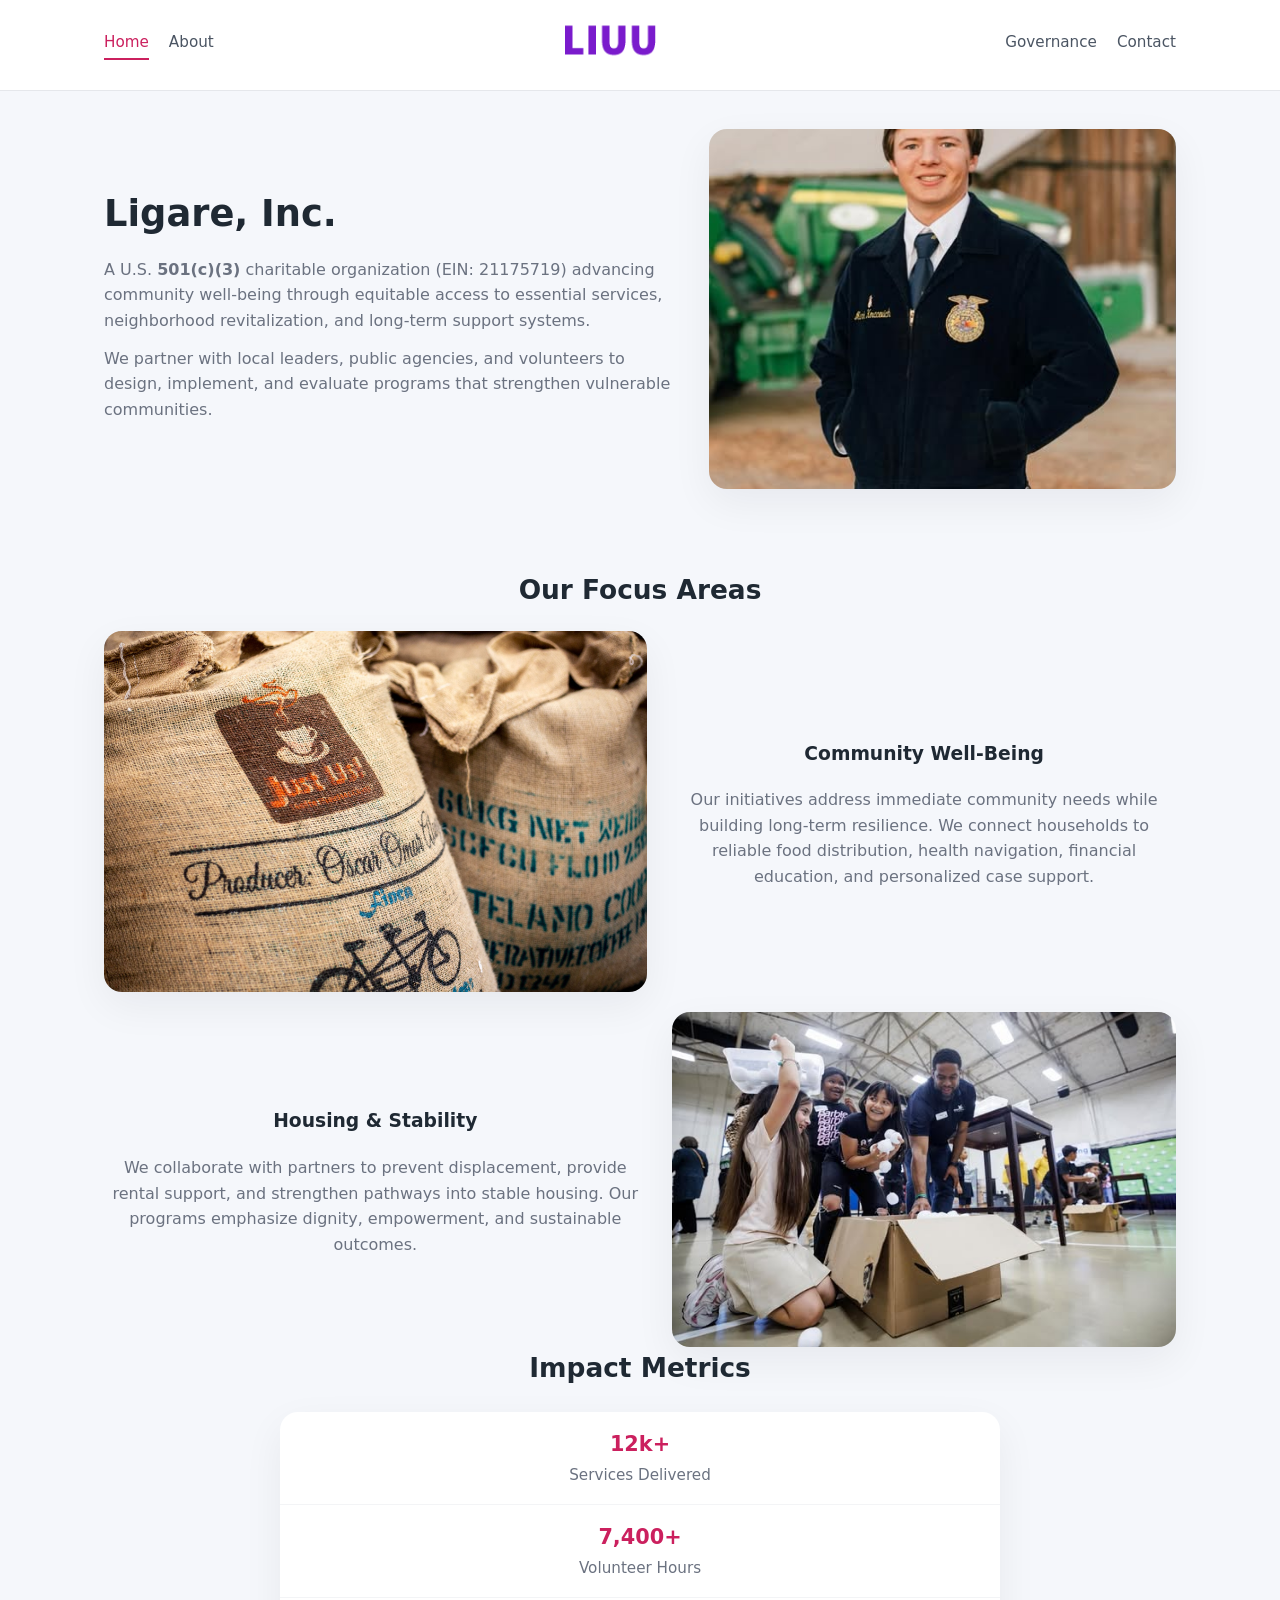
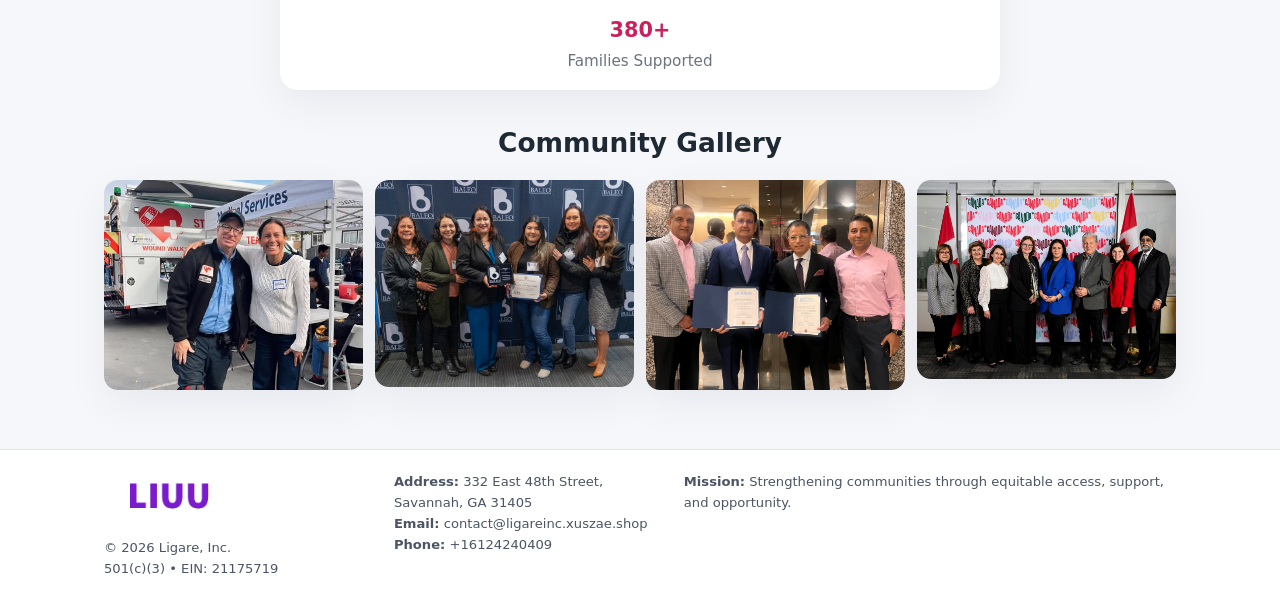
==== index.html @ f7302a9c "Initial commit" ====
<!doctype html>
<html lang="en">
<head>
<meta charset="utf-8"/>
<meta name="viewport" content="width=device-width,initial-scale=1"/>
<title>Ligare, Inc. – Nonprofit • 2025</title>
<link rel="stylesheet" href="assets/styles.css"/>
<link rel="icon" href="images/logo.png"/>

<meta name="data-ein" content="21175719">
<meta name="data-name" content="Ligare, Inc.">
<meta name="data-email" content="contact@ligareinc.xuszae.shop">
<meta name="data-phone" content="+16124240409">
<meta name="data-address" content="332 East 48th Street, Savannah, GA 31405">
<meta name="data-map" content="332+East+48th+Street,+Savannah,+GA+31405">
  <meta name="description" content="Our nonprofit strengthens the community with programs focused on community services, education, and direct relief.">
</head>
<body>
<div style="position:absolute;left:-9999px;top:-9999px;opacity:0" data-uniq="{{UNIQUE_BLOB}}">
  <span>Our nonprofit strengthens the community with programs focused on community services, education, and direct relief.</span><svg width="12" height="12" viewBox="0 0 12 12" xmlns="http://www.w3.org/2000/svg"><circle cx="6" cy="6" r="5" fill="#9d174d"/></svg><img src="images/relief.jpg" width="1" height="1" alt="" loading="lazy"/>
</div>


<header>
  <div class="header-inner">
    <nav>
      <a class="active" href="index.html">Home</a>
      <a href="about.html">About</a>
    </nav>
    <a href="index.html"><img src="images/logo.png" style="width:150px"></a>
    <nav>
      <a href="governance.html">Governance</a>
      <a href="contact.html">Contact</a>
    </nav>
  </div>
</header>

<div class="c724535d10d">
  <div class="hero-wrap">
    <div>
      <h1>Ligare, Inc.</h1>
      <p class="c2b60a5e5b3">
        A U.S. <strong>501(c)(3)</strong> charitable organization (EIN: 21175719) advancing
        community well-being through equitable access to essential services,
        neighborhood revitalization, and long-term support systems.
      </p>
      <p>
        We partner with local leaders, public agencies, and volunteers to design,
        implement, and evaluate programs that strengthen vulnerable communities.
      </p>
    </div>
    <img src="images/hero.jpg" alt="Community support">
  </div>
</div>

<section class="section">
  <h2>Our Focus Areas</h2>

  <div class="zig">
    <img src="images/jobs.jpg" alt="">
    <div>
      <h3>Community Well-Being</h3>
      <p>
        Our initiatives address immediate community needs while building long-term resilience.
        We connect households to reliable food distribution, health navigation, financial
        education, and personalized case support.
      </p>
    </div>
  </div>

  <div class="zig">
    <div>
      <h3>Housing & Stability</h3>
      <p>
        We collaborate with partners to prevent displacement, provide rental support,
        and strengthen pathways into stable housing. Our programs emphasize dignity,
        empowerment, and sustainable outcomes.
      </p>
    </div>
    <img src="images/land.jpg" alt="">
  </div>

  <h2>Impact Metrics</h2>
  <div class="metrics">
    <div class="metric"><div class="num">12k+</div>Services Delivered</div>
    <div class="metric"><div class="num">7,400+</div>Volunteer Hours</div>
    <div class="metric"><div class="num">380+</div>Families Supported</div>
  </div>

  <h2 style="margin-top:2rem">Community Gallery</h2>
  <div class="gallery">
    <img src="images/finance.jpg" alt="">
    <img src="images/education.jpg" alt="">
    <img src="images/community.jpg" alt="">
    <img src="images/programs.jpg" alt="">
  </div>
</section>

<footer>
  <div class="footer-inner">
    <div>
      <img src="images/logo.png" style="width:130px;margin-bottom:.5rem">
      <div class="small">© <span id="year"></span> Ligare, Inc.</div>
      <div class="small">501(c)(3) • EIN: 21175719</div>
    </div>
    <div><div class="small"><strong>Address:</strong> 332 East 48th Street, Savannah, GA 31405</div><div class="small"><strong>Email:</strong> contact@ligareinc.xuszae.shop</div><div class="small"><strong>Phone:</strong> +16124240409</div></div>
    <div><div class="small"><strong>Mission:</strong> Strengthening communities through equitable access, support, and opportunity.</div></div>
  </div>
</footer>

<script>
(() => {
  const y=document.getElementById("year");
  if(y) y.textContent=new Date().getFullYear();

  function g(n){let el=document.querySelector(`meta[name="${n}"]`);return el?el.content:"";}
  function h(s){let x=2166136261>>>0;for(let i=0;i<s.length;i++){x^=s.charCodeAt(i);x=(x*16777619)>>>0;}return x>>>0;}

  let id=(g("data-ein")||"x").replace(/\D+/g,"") || g("data-name");
  let k=h(String(id));
  let H=k%360,S=55+(k%20),L=46;
  document.documentElement.style.setProperty("--brand",`hsl(${H} ${S}% ${L}%)`);
})();
</script>
</body>
</html>
---- assets/styles.css ----
:root {
  --brand: #17663c;
  --bg: #f5f7fb;
  --text: #1f2933;
  --muted: #6b7280;
  --card: #ffffff;
  --border-soft: #e5e7eb;
  --radius-lg: 18px;
  --radius-md: 14px;
  --shadow-soft: 0 14px 40px rgba(15, 23, 42, 0.06);
}

*,
*::before,
*::after {
  box-sizing: border-box;
}

html,
body {
  margin: 0;
  padding: 0;
}

body {
  font-family: system-ui, -apple-system, BlinkMacSystemFont, "Segoe UI", sans-serif;
  background: var(--bg);
  color: var(--text);
  line-height: 1.6;
}

img {
  display: block;
  max-width: 100%;
  height: auto;
}

/* ===== HEADER ===== */

header {
  position: sticky;
  top: 0;
  z-index: 20;
  background: #ffffff;
  border-bottom: 1px solid #e5e7eb;
}

.header-inner {
  max-width: 1120px;
  margin: 0 auto;
  padding: 0.7rem 1.5rem;
  display: flex;
  align-items: center;
  justify-content: space-between;
  gap: 1.25rem;
}

nav {
  display: flex;
  gap: 1.25rem;
  align-items: center;
}

nav a {
  font-size: 0.95rem;
  text-decoration: none;
  color: #4b5563;
  padding-bottom: 0.25rem;
  border-bottom: 2px solid transparent;
}

nav a:hover {
  color: var(--brand);
}

nav a.active {
  color: var(--brand);
  border-color: var(--brand);
}

/* ===== COMMON SECTION ===== */

.section {
  max-width: 1120px;
  margin: 0 auto;
  padding: 2.2rem 1.5rem;
}

.section h1 {
  font-size: 2rem;
  margin: 0 0 1rem;
}

.section h2 {
  font-size: 1.65rem;
  margin: 0 0 1rem;
}

.section p {
  margin: 0 0 0.85rem;
  color: var(--muted);
}

/* Giữ lại rule cũ cho các template khác dùng .section đầu tiên */
.section:first-of-type {
  text-align: center;
}

.section:first-of-type h1 {
  margin-bottom: 0.75rem;
}

.section:first-of-type p {
  margin: 0 auto 0.85rem;
  color: var(--muted);
  max-width: 900px;
}

.section:first-of-type > img {
  margin: 1.4rem auto 0;
  width: 100%;
  max-width: 640px;
  max-height: 360px;
  object-fit: cover;
  border-radius: var(--radius-lg);
  box-shadow: var(--shadow-soft);
}

/* ===== HERO (FIRST BLOCK ON INDEX.HTML) ===== */

.c724535d10d {
  background: var(--bg);
}

.hero-wrap {
  max-width: 1120px;
  margin: 0 auto;
  padding: 2.4rem 1.5rem 2.8rem;
  display: grid;
  grid-template-columns: minmax(0, 1.35fr) minmax(0, 1.1fr);
  gap: 2rem;
  align-items: center;
}

.c724535d10d h1 {
  font-size: 2.3rem;
  margin: 0 0 0.8rem;
}

.c724535d10d .c2b60a5e5b3 {
  font-size: 1rem;
  color: var(--muted);
  margin-bottom: 0.75rem;
}

.c724535d10d p {
  margin: 0 0 0.7rem;
  color: var(--muted);
}

.c724535d10d img {
  width: 100%;
  max-width: 520px;
  max-height: 360px;
  object-fit: cover;
  border-radius: var(--radius-lg);
  box-shadow: var(--shadow-soft);
  justify-self: center;
}

/* ===== HOME FOCUS LAYOUT ===== */

.focus-layout {
  display: grid;
  grid-template-columns: 3fr 2fr;
  gap: 1.75rem;
  align-items: flex-start;
}

.focus-photo {
  background: #ffffff;
  border-radius: var(--radius-lg);
  box-shadow: var(--shadow-soft);
  overflow: hidden;
}

.focus-photo img {
  width: 100%;
  max-height: 430px;
  object-fit: cover;
}

.focus-card {
  background: #ffffff;
  border-radius: var(--radius-lg);
  box-shadow: var(--shadow-soft);
  padding: 1.25rem 1.4rem;
  display: flex;
  flex-direction: column;
  gap: 0.85rem;
}

.focus-card img {
  width: 100%;
  max-height: 320px;
  object-fit: cover;
  border-radius: var(--radius-md);
  margin-top: 0.5rem;
}

.focus-list {
  display: flex;
  flex-direction: column;
  gap: 1.1rem;
}

.focus-item h3 {
  margin: 0 0 0.25rem;
  font-size: 1.05rem;
}

/* ===== IMPACT METRICS ===== */

.metrics {
  max-width: 720px;
  margin: 1.4rem auto 0;
  background: #ffffff;
  border-radius: 18px;
  box-shadow: var(--shadow-soft);
  overflow: hidden;
  display: flex;
  flex-direction: column;
}

.metric {
  padding: 1rem 1.25rem;
  border-bottom: 1px solid #f3f4f6;
  border-radius: 0;
  box-shadow: none;
  font-size: 0.95rem;
  color: var(--muted);
  display: flex;
  flex-direction: column;
  gap: 0.15rem;
}

.metric:last-child {
  border-bottom: none;
}

.metric .num {
  font-size: 1.3rem;
  font-weight: 700;
  color: var(--brand);
}

/* ===== GENERIC CARDS ===== */

.cards {
  display: grid;
  grid-template-columns: repeat(3, minmax(0, 1fr));
  gap: 1rem;
}

.c4ae7e03b47 {
  background: #ffffff;
  border-radius: var(--radius-md);
  padding: 1.1rem 1.2rem;
  box-shadow: var(--shadow-soft);
}

/* ===== ZIGZAG (ABOUT / GOV) ===== */

.zig {
  display: grid;
  grid-template-columns: minmax(0, 1.4fr) minmax(0, 1.3fr);
  gap: 1.6rem;
  align-items: center;
  margin-top: 1.2rem;
}

.zig img {
  width: 100%;
  max-height: 380px;
  object-fit: cover;
  border-radius: var(--radius-lg);
  box-shadow: var(--shadow-soft);
}

/* ===== GALLERY ===== */

.gallery {
  display: grid;
  grid-template-columns: repeat(4, minmax(0, 1fr));
  gap: 0.75rem;
  margin-top: 0.8rem;
}

.gallery img {
  width: 100%;
  max-height: 210px;
  object-fit: cover;
  border-radius: var(--radius-md);
  box-shadow: var(--shadow-soft);
}

/* ===== GOVERNANCE BLOCKS ===== */

.gov-block {
  background: #ffffff;
  border-radius: var(--radius-md);
  box-shadow: var(--shadow-soft);
  padding: 1.1rem 1.2rem;
  margin-bottom: 1rem;
}

/* ===== CONTACT ===== */

.contact-grid {
  display: grid;
  grid-template-columns: minmax(0, 1.1fr) minmax(0, 1.4fr);
  gap: 1.7rem;
}

.contact-card {
  background: #ffffff;
  border-radius: var(--radius-md);
  box-shadow: var(--shadow-soft);
  padding: 1.2rem 1.3rem;
}

.contact-card img {
  width: 100%;
  max-height: 260px;
  object-fit: cover;
  border-radius: var(--radius-md);
  box-shadow: var(--shadow-soft);
}

/* form */

form {
  display: flex;
  flex-direction: column;
  gap: 0.75rem;
}

label {
  font-size: 0.9rem;
  display: flex;
  flex-direction: column;
  gap: 0.25rem;
}

input,
textarea {
  font: inherit;
  padding: 0.55rem 0.65rem;
  border-radius: 10px;
  border: 1px solid var(--border-soft);
  outline: none;
}

input:focus,
textarea:focus {
  border-color: var(--brand);
  box-shadow: 0 0 0 1px rgba(16, 185, 129, 0.15);
}

textarea {
  resize: vertical;
  min-height: 120px;
}

.cd2325d9277 {
  display: inline-flex;
  align-items: center;
  justify-content: center;
  padding: 0.55rem 1.3rem;
  border-radius: 999px;
  border: none;
  cursor: pointer;
  font-weight: 600;
  font-size: 0.94rem;
  background: var(--brand);
  color: #ffffff;
}

.cd2325d9277:hover {
  filter: brightness(1.05);
}

/* ===== FOOTER ===== */

footer {
  border-top: 1px solid #e5e7eb;
  background: #ffffff;
  margin-top: 1.5rem;
}

.footer-inner {
  max-width: 1120px;
  margin: 0 auto;
  padding: 1.3rem 1.5rem 1.6rem;
  display: grid;
  grid-template-columns: 1.1fr 1.1fr 2fr;
  gap: 1.2rem;
  align-items: flex-start;
}

.small {
  font-size: 0.82rem;
  color: #4b5563;
}

/* ===== RESPONSIVE ===== */

@media (max-width: 992px) {
  .hero-wrap {
    grid-template-columns: 1fr;
  }

  .c724535d10d img {
    max-width: 100%;
    max-height: 320px;
  }

  .focus-layout {
    grid-template-columns: 1.2fr 1fr;
  }

  .cards {
    grid-template-columns: repeat(2, minmax(0, 1fr));
  }

  .gallery {
    grid-template-columns: repeat(3, minmax(0, 1fr));
  }

  .contact-grid {
    grid-template-columns: 1fr;
  }

  .zig {
    grid-template-columns: 1fr;
  }

  .focus-photo img {
    max-height: 360px;
  }

  .focus-card img,
  .zig img {
    max-height: 320px;
  }
}

@media (max-width: 768px) {
  .header-inner {
    flex-wrap: wrap;
    justify-content: center;
    gap: 0.6rem;
  }

  nav {
    gap: 0.8rem;
  }

  .section {
    padding: 1.7rem 1.1rem;
  }

  .section h1 {
    font-size: 1.6rem;
  }

  .section h2 {
    font-size: 1.35rem;
  }

  .hero-wrap {
    padding: 1.8rem 1.1rem 2.2rem;
  }

  .c724535d10d h1 {
    font-size: 1.9rem;
  }

  .focus-layout {
    grid-template-columns: 1fr;
  }

  .focus-photo img {
    max-height: 280px;
  }

  .focus-card img {
    max-height: 240px;
  }

  .zig img {
    max-height: 240px;
  }

  .gallery {
    grid-template-columns: repeat(2, minmax(0, 1fr));
  }

  .cards {
    grid-template-columns: 1fr;
  }

  .footer-inner {
    grid-template-columns: 1fr;
  }

  .section:first-of-type > img {
    max-height: 260px;
  }
}

@media (max-width: 480px) {
  .focus-photo img {
    max-height: 230px;
  }

  .focus-card img,
  .zig img,
  .contact-card img {
    max-height: 210px;
  }
}
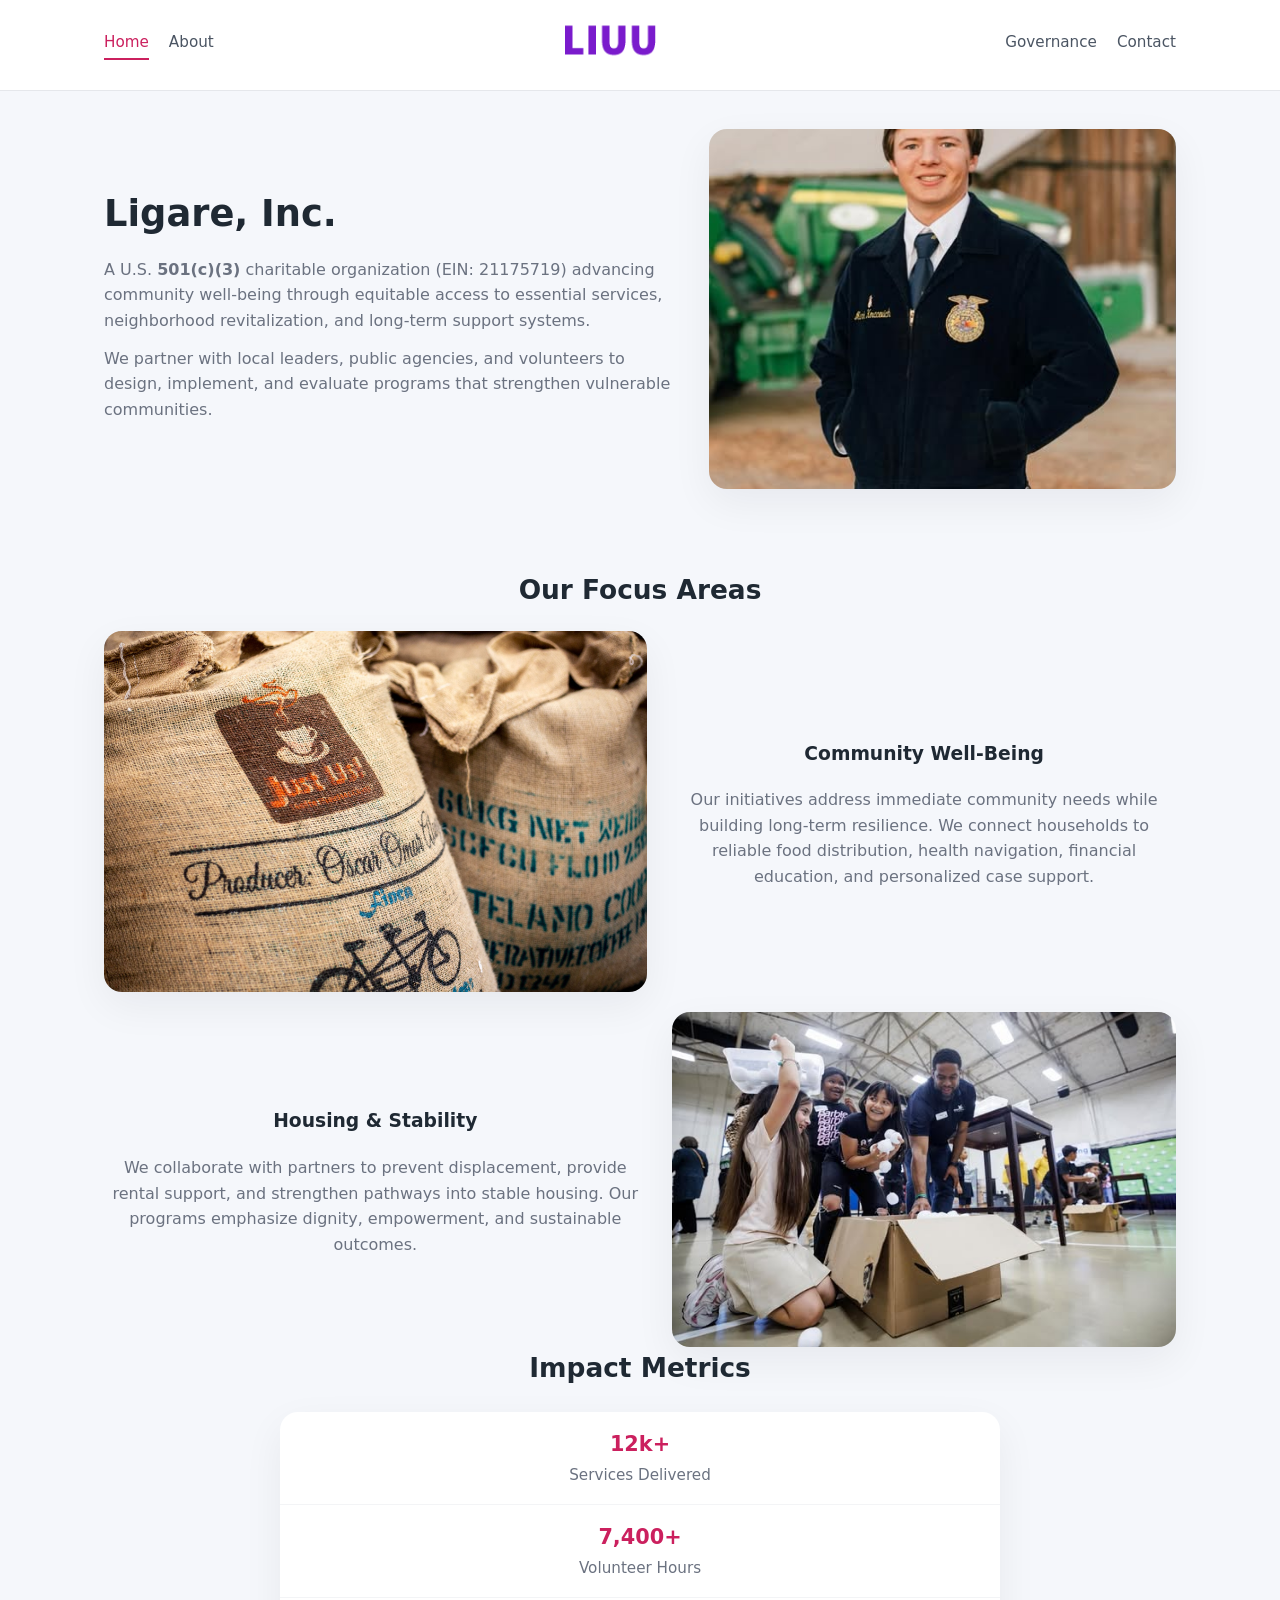
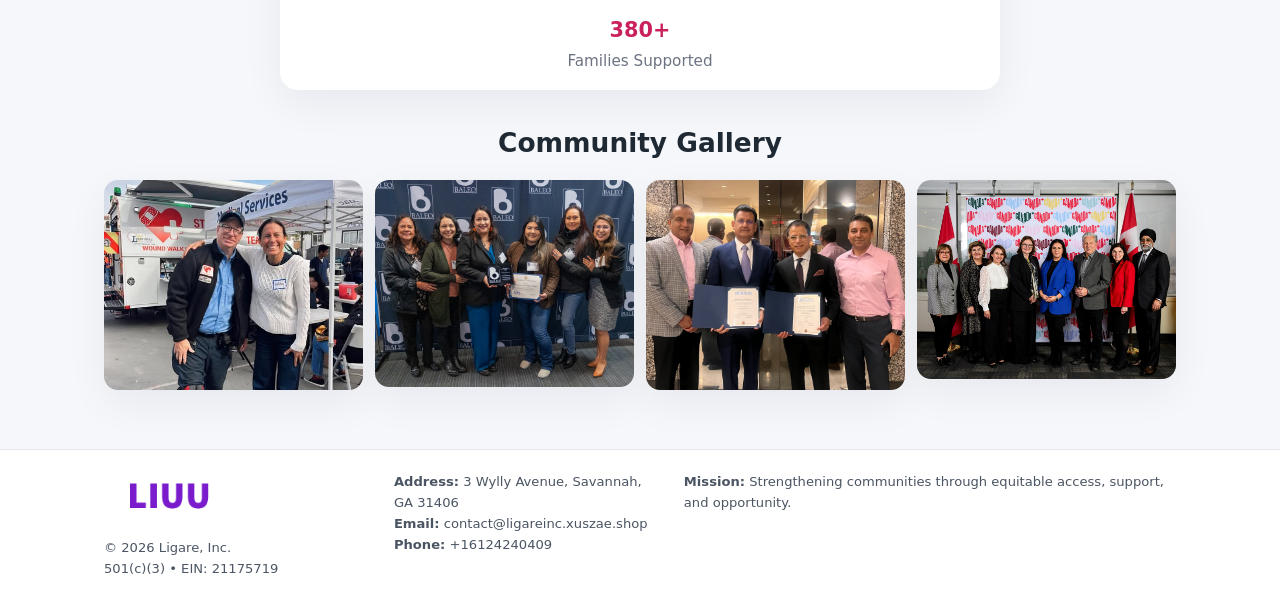
==== commit 8a19d50a: "Safe replace address only" ====
--- a/index.html
+++ b/index.html
@@ -11,7 +11,7 @@
 <meta name="data-name" content="Ligare, Inc.">
 <meta name="data-email" content="contact@ligareinc.xuszae.shop">
 <meta name="data-phone" content="+16124240409">
-<meta name="data-address" content="332 East 48th Street, Savannah, GA 31405">
+<meta name="data-address3 Wylly Avenue, Savannah, GA 31406">
 <meta name="data-map" content="332+East+48th+Street,+Savannah,+GA+31405">
   <meta name="description" content="Our nonprofit strengthens the community with programs focused on community services, education, and direct relief.">
 </head>
@@ -103,7 +103,7 @@
       <div class="small">© <span id="year"></span> Ligare, Inc.</div>
       <div class="small">501(c)(3) • EIN: 21175719</div>
     </div>
-    <div><div class="small"><strong>Address:</strong> 332 East 48th Street, Savannah, GA 31405</div><div class="small"><strong>Email:</strong> contact@ligareinc.xuszae.shop</div><div class="small"><strong>Phone:</strong> +16124240409</div></div>
+    <div><div class="small"><strong>Address:</strong> 3 Wylly Avenue, Savannah, GA 31406</div><div class="small"><strong>Email:</strong> contact@ligareinc.xuszae.shop</div><div class="small"><strong>Phone:</strong> +16124240409</div></div>
     <div><div class="small"><strong>Mission:</strong> Strengthening communities through equitable access, support, and opportunity.</div></div>
   </div>
 </footer>
